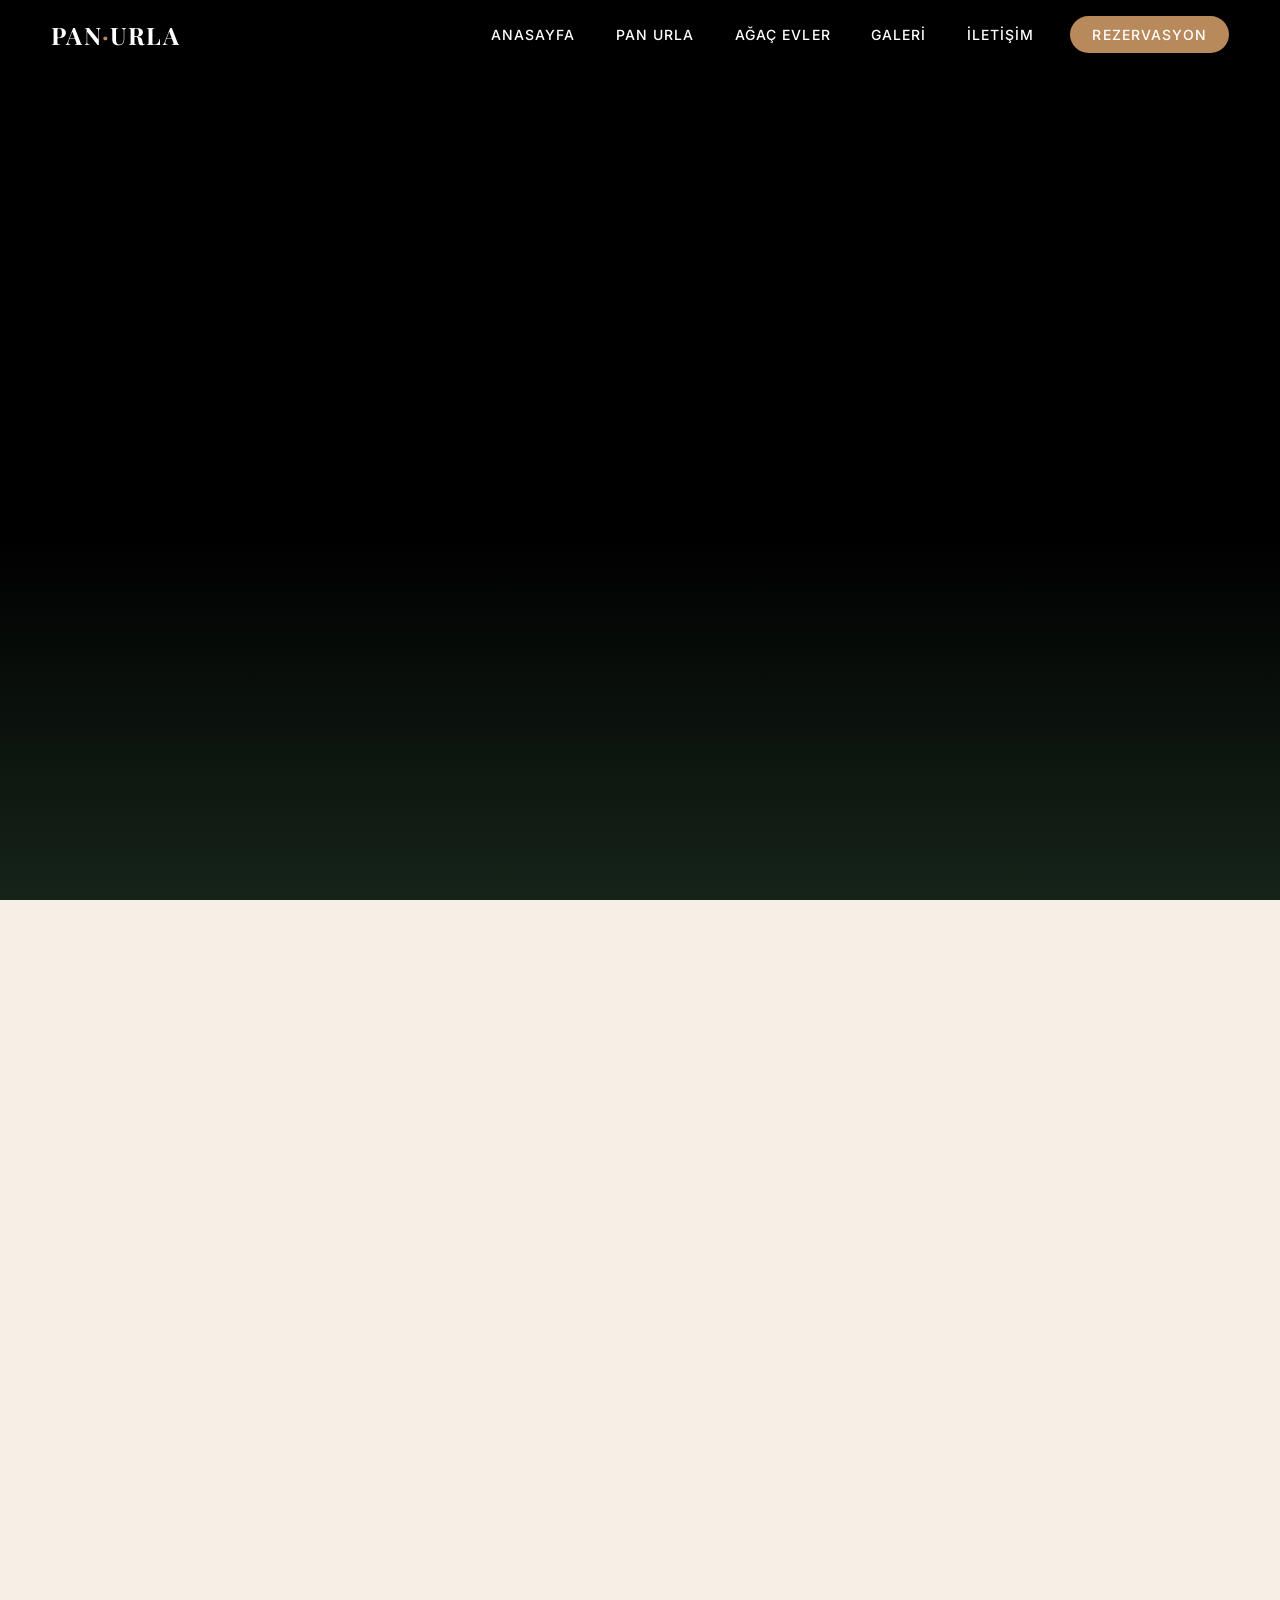
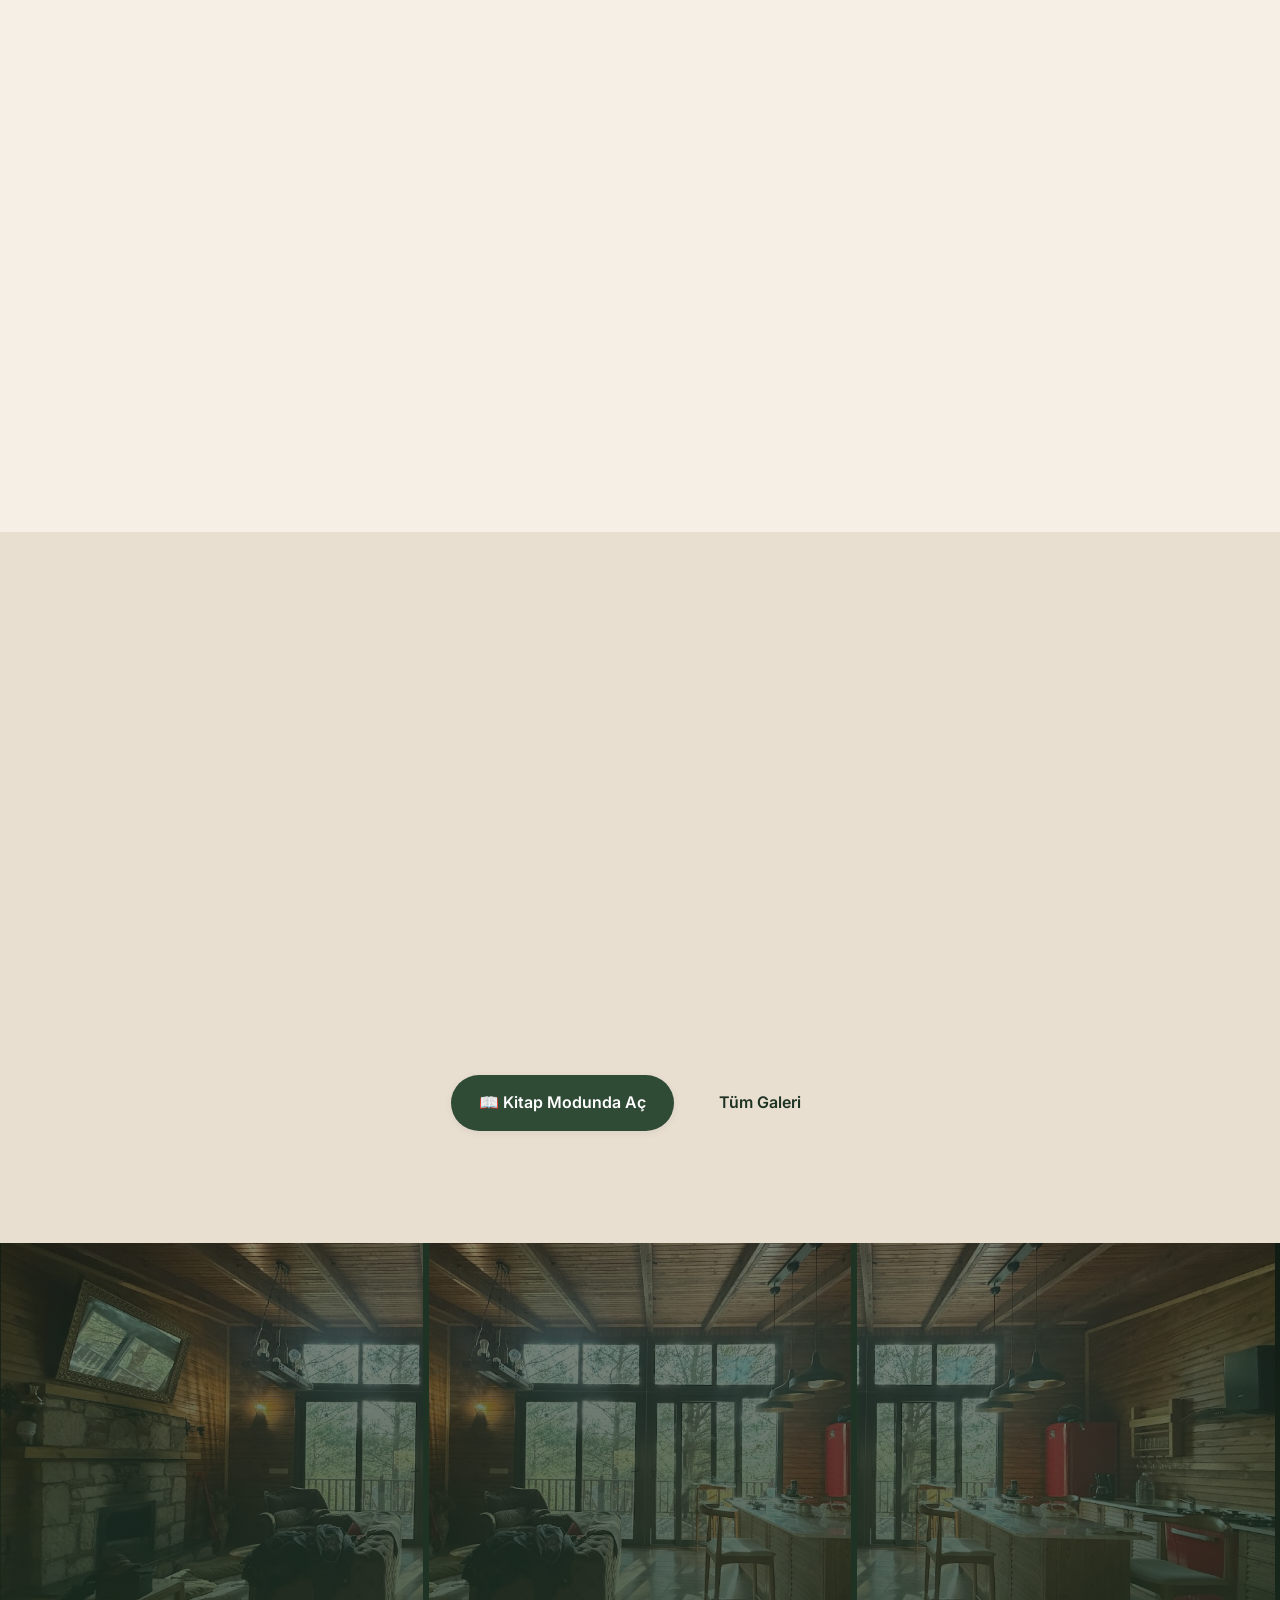
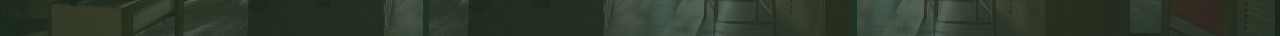
==== index.html @ 7c70a93a "Pan Urla site yenileme" ====
<!DOCTYPE html>
<html lang="tr">
<head>
  <meta charset="UTF-8" />
  <meta name="viewport" content="width=device-width, initial-scale=1" />
  <title>PAN URLA · İzmir Urla'da Ağaç Ev & Bungalov Kiralama</title>
  <meta name="description" content="3000 m² doğa içinde, masif ahşaptan üretilmiş 3 butik ağaç ev. Urla Zeytinler Köyü'nde havuzlu, konforlu kiralık bungalov tatili." />
  <link rel="canonical" href="https://www.panurla.com/" />
  <meta name="robots" content="index,follow" />
  <meta name="theme-color" content="#2F4A35" />
  <meta property="og:type" content="website" />
  <meta property="og:locale" content="tr_TR" />
  <meta property="og:site_name" content="Pan Urla Wooden House" />
  <meta property="og:title" content="Pan Urla · İzmir Urla'da Ağaç Ev &amp; Bungalov Kiralama" />
  <meta property="og:description" content="3000 m² doğa içinde, masif ahşaptan 3 butik ağaç ev. Urla Zeytinler Köyü'nde havuzlu, konforlu kiralık bungalov tatili." />
  <meta property="og:url" content="https://www.panurla.com/" />
  <meta property="og:image" content="https://www.panurla.com/myimages/banner-main.jpg" />
  <meta name="twitter:card" content="summary_large_image" />
  <meta name="twitter:title" content="Pan Urla · Urla'da Ağaç Ev &amp; Bungalov Kiralama" />
  <meta name="twitter:description" content="Doğanın kalbinde, havuzlu, masif ahşap 3 butik ağaç ev. Urla Zeytinler Köyü." />
  <meta name="twitter:image" content="https://www.panurla.com/myimages/banner-main.jpg" />
  <link rel="icon" href="https://www.panurla.com/cloud/logo.png" />
  <link rel="preconnect" href="https://fonts.googleapis.com" />
  <link rel="preconnect" href="https://fonts.gstatic.com" crossorigin />
  <link href="https://fonts.googleapis.com/css2?family=Inter:wght@400;500;600;700&family=Playfair+Display:wght@500;600;700&display=swap" rel="stylesheet" />
  <link rel="stylesheet" href="assets/css/style.css" />
  <noscript><style>.reveal{opacity:1!important;transform:none!important}.book-modal{display:none!important}</style></noscript>
  <script type="application/ld+json">
  {
    "@context": "https://schema.org",
    "@type": "LodgingBusiness",
    "name": "Pan Urla Wooden House",
    "description": "Urla Zeytinler Köyü'nde 3000 m² doğa içinde, masif ahşaptan 3 butik ağaç ev. Havuzlu, saunalı, konforlu kiralık bungalov tatili.",
    "url": "https://www.panurla.com/",
    "telephone": "+905536257444",
    "email": "info@panurla.com",
    "image": "https://www.panurla.com/myimages/banner-main.jpg",
    "priceRange": "₺₺",
    "currenciesAccepted": "TRY",
    "address": {
      "@type": "PostalAddress",
      "streetAddress": "Zeytinler Köyü Taşçukuru Mevkii, Yeşilçizgi Sitesi",
      "addressLocality": "Urla",
      "addressRegion": "İzmir",
      "postalCode": "35430",
      "addressCountry": "TR"
    },
    "geo": { "@type": "GeoCoordinates", "latitude": 38.293763, "longitude": 27.1520285 },
    "amenityFeature": [
      { "@type": "LocationFeatureSpecification", "name": "Isıtmalı Havuz", "value": true },
      { "@type": "LocationFeatureSpecification", "name": "Sauna", "value": true },
      { "@type": "LocationFeatureSpecification", "name": "Ücretsiz Wi-Fi", "value": true },
      { "@type": "LocationFeatureSpecification", "name": "Klima", "value": true },
      { "@type": "LocationFeatureSpecification", "name": "Barbekü", "value": true },
      { "@type": "LocationFeatureSpecification", "name": "Yerden Isıtma", "value": true }
    ],
    "sameAs": ["https://www.instagram.com/panurlawoodenhouse/"]
  }
  </script>
</head>
<body>

  <!-- HEADER -->
  <header class="site-header" role="banner">
    <div class="container nav">
      <a href="index.html" class="brand">PAN<span>·</span>URLA</a>

      <button class="nav-toggle" aria-label="Menüyü aç" aria-expanded="false">
        <svg viewBox="0 0 24 24" fill="none" stroke="currentColor" stroke-width="2"><path d="M3 6h18M3 12h18M3 18h18"/></svg>
      </button>

      <ul class="nav-list" role="menubar">
        <li><a class="nav-link" href="index.html">Anasayfa</a></li>
        <li><a class="nav-link" href="pages/hakkimizda.html">Pan Urla</a></li>
        <li><a class="nav-link" href="pages/evler.html">Ağaç Evler</a></li>
        <li><a class="nav-link" href="pages/galeri.html">Galeri</a></li>
        <li><a class="nav-link" href="pages/iletisim.html">İletişim</a></li>
        <li><a class="nav-link nav-cta" href="https://pan-urla-wooden-house.hotelrunner.com/bv3/search?locale=tr" target="_blank" rel="noopener">Rezervasyon</a></li>
      </ul>
    </div>
  </header>

  <!-- HERO (video) -->
  <section class="hero hero-video" aria-label="Karşılama">
    <video class="hero-bg" autoplay muted loop playsinline preload="auto" aria-hidden="true" tabindex="-1" poster="https://www.panurla.com/myimages/banner-main.jpg">
      <source src="assets/video/hero.mp4" type="video/mp4" />
    </video>
    <div class="hero-overlay"></div>

    <div class="container hero-inner hero-center reveal">
      <span class="eyebrow">İzmir · Urla · Zeytinler Köyü</span>
      <h1 class="hero-title">PAN URLA</h1>
      <p class="hero-sub">Doğanın tam kalbinde, ağaç kokulu butik bir kaçış</p>
      <div class="hero-actions" style="justify-content:center">
        <a class="btn btn-primary" href="https://pan-urla-wooden-house.hotelrunner.com/bv3/search?locale=tr" target="_blank" rel="noopener">Hemen Rezervasyon</a>
        <a class="btn btn-ghost" style="color:#fff;border-color:rgba(255,255,255,.6)" href="#evler">Evleri İncele</a>
      </div>
    </div>
  </section>

  <!-- MÜSAİTLİK -->
  <div class="container availability">
    <form class="availability-card reveal" id="availability-form" aria-label="Müsaitlik sorgulama">
      <div>
        <label for="checkin">Giriş Tarihi</label>
        <input type="date" id="checkin" required />
      </div>
      <div>
        <label for="checkout">Çıkış Tarihi</label>
        <input type="date" id="checkout" required />
      </div>
      <div>
        <label for="guests">Kişi</label>
        <select id="guests">
          <option data-adult="1" data-child="0">1 Yetişkin</option>
          <option data-adult="2" data-child="0" selected>2 Yetişkin</option>
          <option data-adult="3" data-child="0">3 Yetişkin</option>
          <option data-adult="2" data-child="1">2 Yetişkin + 1 Çocuk</option>
          <option data-adult="2" data-child="2">2 Yetişkin + 2 Çocuk</option>
        </select>
      </div>
      <div>
        <label for="house">Ev</label>
        <select id="house">
          <option>Hepsi</option>
          <option>Kırmızı Ev</option>
          <option>Mavi Ev</option>
          <option>Orman Evi</option>
        </select>
      </div>
      <button class="btn btn-primary" type="submit">Müsaitliği Gör</button>
    </form>
  </div>

  <!-- EVLER -->
  <section id="evler" aria-label="Ağaç evlerimiz">
    <div class="container">
      <div class="section-head reveal">
        <span class="eyebrow">Konaklama Seçenekleri</span>
        <h2>Kiralık Ağaç Evlerimiz</h2>
        <p>3 dönüm doğal arazi içinde, birbirinden farklı tasarlanmış 3 ahşap ev. Her biri için kapasite ve detaylar:</p>
      </div>

      <div class="houses">
        <!-- Kırmızı -->
        <article class="house-card reveal">
          <div class="house-card__media">
            <span class="house-card__badge">2-4 kişi</span>
            <img src="https://www.panurla.com/myimages/kirmizi.jpg" alt="Kırmızı Ev — Pan Urla" loading="lazy" />
          </div>
          <div class="house-card__body">
            <h3>Kırmızı Ev</h3>
            <p>Çam ağaçları altında geniş ahşap teras, sıcak iç tasarım ve birinci sınıf detaylar.</p>
            <div class="house-card__features">
              <span>🛏️ 2 Yatak</span><span>🚿 1 Banyo</span>
              <span>🌳 Teras</span><span>📶 Wi-Fi</span>
              <span>♨️ Isıtmalı Havuz</span><span>🔥 Yerden Isıtma</span>
              <span>🧖 Sauna</span><span>❄️ Klima</span>
              <span>🚿 Sıcak Su</span><span>☕ Kahve & Çay</span>
              <span>🧻 WC Kağıt</span><span>🧺 Temiz Havlu</span>
              <span>🩴 Otel Terliği</span><span>🗑️ Çöp Poşeti</span>
              <span>🥃 Bardak</span><span>🍽️ Bulaşık Mak.</span>
              <span>🍖 Barbekü</span>
            </div>
            <div class="house-card__footer">
              <div class="price">₺ Fiyat Sor <small>/ gece</small></div>
              <a class="btn btn-secondary" href="pages/kirmizi-ev.html">İncele</a>
            </div>
          </div>
        </article>

        <!-- Mavi -->
        <article class="house-card reveal">
          <div class="house-card__media">
            <span class="house-card__badge">3-6 kişi</span>
            <img src="https://www.panurla.com/myimages/mavi.jpg" alt="Mavi Ev — Pan Urla" loading="lazy" />
          </div>
          <div class="house-card__body">
            <h3>Mavi Ev</h3>
            <p>Geniş kullanım alanı ve muazzam balkonuyla doğa manzarasının tadını çıkarın.</p>
            <div class="house-card__features">
              <span>🛏️ 3 Yatak</span><span>🚿 2 Banyo</span>
              <span>🌅 Balkon</span><span>📶 Wi-Fi</span>
              <span>♨️ Isıtmalı Havuz</span><span>🔥 Yerden Isıtma</span>
              <span>🧖 Sauna</span><span>❄️ Klima</span>
              <span>🚿 Sıcak Su</span><span>☕ Kahve & Çay</span>
              <span>🧻 WC Kağıt</span><span>🧺 Temiz Havlu</span>
              <span>🩴 Otel Terliği</span><span>🗑️ Çöp Poşeti</span>
              <span>🥃 Bardak</span><span>🍽️ Bulaşık Mak.</span>
              <span>🍖 Barbekü</span>
            </div>
            <div class="house-card__footer">
              <div class="price">₺ Fiyat Sor <small>/ gece</small></div>
              <a class="btn btn-secondary" href="pages/mavi-ev.html">İncele</a>
            </div>
          </div>
        </article>

        <!-- Orman -->
        <article class="house-card reveal">
          <div class="house-card__media">
            <span class="house-card__badge">2-3 kişi</span>
            <img src="https://www.panurla.com/myimages/orman.jpg" alt="Orman Evi — Pan Urla" loading="lazy" />
          </div>
          <div class="house-card__body">
            <h3>Orman Evi</h3>
            <p>Tek katlı, masif ahşap. Orman içinde dingin bir sığınak arayanlar için.</p>
            <div class="house-card__features">
              <span>🛏️ 1 Yatak</span><span>🚿 1 Banyo</span>
              <span>🌲 Orman</span><span>📶 Wi-Fi</span>
              <span>♨️ Isıtmalı Havuz</span><span>🔥 Yerden Isıtma</span>
              <span>🧖 Sauna</span><span>❄️ Klima</span>
              <span>🚿 Sıcak Su</span><span>☕ Kahve & Çay</span>
              <span>🧻 WC Kağıt</span><span>🧺 Temiz Havlu</span>
              <span>🩴 Otel Terliği</span><span>🗑️ Çöp Poşeti</span>
              <span>🥃 Bardak</span><span>🍽️ Bulaşık Mak.</span>
              <span>🍖 Barbekü</span>
            </div>
            <div class="house-card__footer">
              <div class="price">₺ Fiyat Sor <small>/ gece</small></div>
              <a class="btn btn-secondary" href="pages/orman-evi.html">İncele</a>
            </div>
          </div>
        </article>
      </div>
    </div>
  </section>

  <!-- AYRICALIKLAR -->
  <section class="features-band" aria-label="Ayrıcalıklar">
    <div class="container">
      <div class="section-head reveal">
        <span class="eyebrow" style="color:var(--c-wood)">Pan Urla Ayrıcalıkları</span>
        <h2>Butik ve elit bir deneyim</h2>
        <p>3 dönümlük doğal arazide sadece 3 ev. Geniş kişisel alan, üst düzey malzeme.</p>
      </div>
      <div class="features">
        <div class="feature reveal">
          <div class="feature-icon">🏊</div><h4>Açık Havuz</h4>
        </div>
        <div class="feature reveal">
          <div class="feature-icon">🏖️</div><h4>Mavi Bayraklı Plajlar</h4>
        </div>
        <div class="feature reveal">
          <div class="feature-icon">🚗</div><h4>Kolay Ulaşım</h4>
        </div>
        <div class="feature reveal">
          <div class="feature-icon">🛡️</div><h4>7/24 Güvenlik</h4>
        </div>
        <div class="feature reveal">
          <div class="feature-icon">🍇</div><h4>Yöresel Lezzetler</h4>
        </div>
        <div class="feature reveal">
          <div class="feature-icon">📶</div><h4>Wi-Fi</h4>
        </div>
      </div>
    </div>
  </section>

  <!-- HİKAYE -->
  <section aria-label="Hikayemiz">
    <div class="container story">
      <div class="story-media reveal">
        <img src="https://www.panurla.com/myfiles/doga.jpg" alt="Pan Urla doğa içinde ağaç ev" loading="lazy" />
      </div>
      <div class="reveal">
        <span class="eyebrow">Ege'nin Kalbinde</span>
        <h2>Ağaç kokan masif ahşap evler</h2>
        <p>İzmir'in en taze ve bakir doğasına sahip Urla Zeytinler Köyü mevkiinde, çam ve zeytin ağaçlarının arasında butik bir tatilin adresi: Pan Urla. Benzersiz tasarımlı, kaliteli ahşap malzeme ile dekore edilmiş evlerimizde tamamen farklı bir konaklama deneyimi sizi bekliyor.</p>
        <p>3 dönümlük arazide sadece 3 ev — bu da geniş özel alanlar, sessizlik ve dinginlik demek.</p>
        <a class="btn btn-primary" href="pages/hakkimizda.html">Daha Fazlası</a>
      </div>
    </div>
  </section>

  <!-- GALERİ ÖN İZLEME -->
  <section class="testimonials" aria-label="Galeri">
    <div class="container">
      <div class="section-head reveal">
        <span class="eyebrow">Gözünüzle Görün</span>
        <h2>Doğanın içindeki anlar</h2>
      </div>
      <div class="gallery reveal">
        <a class="reveal" href="https://www.panurla.com/myimages/1.jpg" target="_blank"><img src="https://www.panurla.com/myimages/1.jpg" alt="Pan Urla ağaç ev ve çam ormanı" loading="lazy" /></a>
        <a class="reveal" href="https://www.panurla.com/myimages/2-a.jpg" target="_blank"><img src="https://www.panurla.com/myimages/2-a.jpg" alt="Pan Urla ahşap teras ve doğa manzarası" loading="lazy" /></a>
        <a class="reveal" href="https://www.panurla.com/myimages/3.jpg" target="_blank"><img src="https://www.panurla.com/myimages/3.jpg" alt="Pan Urla ısıtmalı açık havuz" loading="lazy" /></a>
        <a class="reveal" href="https://www.panurla.com/myimages/5.jpg" target="_blank"><img src="https://www.panurla.com/myimages/5.jpg" alt="Pan Urla ev iç tasarımı" loading="lazy" /></a>
        <a class="reveal" href="https://www.panurla.com/myimages/7.jpg" target="_blank"><img src="https://www.panurla.com/myimages/7.jpg" alt="Pan Urla rahat yatak odası" loading="lazy" /></a>
        <a class="reveal" href="https://www.panurla.com/myimages/9.jpg" target="_blank"><img src="https://www.panurla.com/myimages/9.jpg" alt="Pan Urla doğa içinde bungalov" loading="lazy" /></a>
        <a class="reveal" href="https://www.panurla.com/myimages/11.jpg" target="_blank"><img src="https://www.panurla.com/myimages/11.jpg" alt="Pan Urla akşam ışıklarıyla ahşap ev" loading="lazy" /></a>
        <a class="reveal" href="https://www.panurla.com/myimages/13.jpg" target="_blank"><img src="https://www.panurla.com/myimages/13.jpg" alt="Pan Urla bahçe ve barbekü alanı" loading="lazy" /></a>
        <a class="reveal" href="https://www.panurla.com/myimages/15.jpg" target="_blank"><img src="https://www.panurla.com/myimages/15.jpg" alt="Pan Urla zeytin ağaçları arasında ahşap ev" loading="lazy" /></a>
      </div>
      <div style="text-align:center;margin-top:2rem;display:flex;gap:1rem;justify-content:center;flex-wrap:wrap">
        <button class="btn btn-primary" id="open-book" type="button">📖 Kitap Modunda Aç</button>
        <a class="btn btn-ghost" href="pages/galeri.html">Tüm Galeri</a>
      </div>
    </div>
  </section>

  <!-- KİTAP MODU MODAL (video tabanlı) -->
  <div class="book-modal" id="book-modal" aria-hidden="true">
    <button class="book-close" id="book-close" aria-label="Kapat">×</button>

    <div class="book-stage">
      <div class="book-frame" id="book-frame">
        <!-- 3 katman: open, idle, flip -->
        <video class="book-vid" id="vid-open" muted playsinline preload="none">
          <source src="assets/video/book-open.mp4" type="video/mp4" />
        </video>
        <video class="book-vid" id="vid-idle" muted playsinline preload="none" loop>
          <source src="assets/video/book-idle.mp4" type="video/mp4" />
        </video>
        <video class="book-vid" id="vid-flip" muted playsinline preload="none">
          <source src="assets/video/book-flip.mp4" type="video/mp4" />
        </video>

        <!-- Sayfadaki fotoğraf alanı (overlay) — sağ sayfa merkezi -->
        <div class="book-photo-slot" id="photo-slot">
          <img id="photo-img" alt="" />
          <!-- Duman halkası ve gradient maske, slot sınırını yumuşatır -->
          <div class="slot-smoke"></div>
          <div class="slot-vignette"></div>
        </div>

        <!-- Uçuşan parçacık katmanı (kozalak/yaprak/duman) -->
        <canvas class="book-particles" id="book-particles"></canvas>

        <!-- Sağ taraf (kitabın sol blurlu alanı) — 360° dönen vektörel PAN -->
        <div class="spin-logo" aria-hidden="true">
          <svg viewBox="0 0 200 200" class="spin-logo__svg">
            <defs>
              <path id="spinCircle" d="M 100,100 m -76,0 a 76,76 0 1,1 152,0 a 76,76 0 1,1 -152,0" />
              <linearGradient id="goldGrad" x1="0" y1="0" x2="1" y2="1">
                <stop offset="0%"  stop-color="#E8C994"/>
                <stop offset="50%" stop-color="#F5EFE6"/>
                <stop offset="100%" stop-color="#B8895A"/>
              </linearGradient>
            </defs>
            <!-- dış halka -->
            <circle cx="100" cy="100" r="92" fill="none" stroke="url(#goldGrad)" stroke-width="1.2" opacity="0.55"/>
            <circle cx="100" cy="100" r="62" fill="none" stroke="url(#goldGrad)" stroke-width="0.8" opacity="0.35"/>
            <!-- merkez PAN -->
            <text x="100" y="108" text-anchor="middle" font-family="'Playfair Display', serif"
                  font-weight="700" font-size="38" letter-spacing="6" fill="url(#goldGrad)">PAN</text>
            <text x="100" y="128" text-anchor="middle" font-family="Inter, sans-serif"
                  font-size="8" letter-spacing="4" fill="#F5EFE6" opacity="0.7">URLA · WOODEN HOUSE</text>
            <!-- yörünge yazısı (textPath) -->
            <text font-family="Inter, sans-serif" font-size="9" letter-spacing="6" fill="#F5EFE6" opacity="0.85">
              <textPath href="#spinCircle">
                ★  PAN URLA  ·  AĞAÇ EV  ·  ZEYTİNLER KÖYÜ  ·  URLA  ·  İZMİR  ·
              </textPath>
            </text>
          </svg>
        </div>

        <!-- Kapak yazısı (sadece kapalıyken) -->
        <div class="book-cover-text" id="cover-text">
          <span class="eyebrow" style="color:#E8DFD1">Pan Urla</span>
          <h2 class="book-title">PAN</h2>
          <p style="color:rgba(255,255,255,.9);margin:0">Kapağa dokun</p>
        </div>
      </div>

      <div class="book-controls">
        <button class="book-nav" id="book-prev" aria-label="Önceki">‹</button>
        <span class="book-counter" id="book-counter">— / —</span>
        <button class="book-nav" id="book-next" aria-label="Sonraki">›</button>
      </div>
    </div>
  </div>

  <!-- CTA -->
  <section class="cta-band cta-triptych" aria-label="Rezervasyon">
    <div class="cta-bg" aria-hidden="true">
      <div class="cta-bg__tile" style="background-image:url('assets/img/cta-main.png');background-position:left center"></div>
      <div class="cta-bg__tile" style="background-image:url('assets/img/cta-main.png');background-position:center"></div>
      <div class="cta-bg__tile" style="background-image:url('assets/img/cta-main.png');background-position:right center"></div>
    </div>
    <div class="cta-overlay" aria-hidden="true"></div>
    <div class="container reveal cta-content">
      <h2>Hafta sonunu doğayla geçirin</h2>
      <p>Müsaitlik için bize WhatsApp veya telefonla ulaşın — aynı gün cevap alın.</p>
      <div class="hero-actions" style="justify-content:center;margin-top:2rem">
        <a class=
---- assets/css/style.css ----
/* =========================================================
   PAN URLA — Yenilenmiş Site Stil Dosyası
   Doğa paleti · Modern tipografi · Responsive · Erişilebilir
   ========================================================= */

:root {
  /* Renk paleti — orman & ahşap */
  --c-forest:        #2F4A35;
  --c-forest-dark:   #1F3324;
  --c-wood:          #B8895A;
  --c-wood-dark:     #8B6238;
  --c-cream:         #F5EFE6;
  --c-cream-dark:    #E8DFD1;
  --c-ink:           #1A1A1A;
  --c-muted:         #5C6661;
  --c-white:         #FFFFFF;
  --c-overlay:       rgba(31, 51, 36, 0.55);

  /* Tipografi */
  --f-serif: "Playfair Display", "Times New Roman", serif;
  --f-sans:  "Inter", "Segoe UI", system-ui, -apple-system, sans-serif;

  --fs-xs:   0.875rem;
  --fs-sm:   1rem;
  --fs-md:   1.125rem;
  --fs-lg:   1.5rem;
  --fs-xl:   2.25rem;
  --fs-2xl:  3.25rem;
  --fs-3xl:  4.5rem;

  /* Boşluk & yarıçap */
  --sp-1: 0.5rem;
  --sp-2: 1rem;
  --sp-3: 1.5rem;
  --sp-4: 2rem;
  --sp-5: 3rem;
  --sp-6: 5rem;
  --sp-7: 7rem;

  --radius-sm: 8px;
  --radius-md: 14px;
  --radius-lg: 24px;
  --radius-full: 999px;

  --shadow-sm: 0 2px 8px rgba(0,0,0,0.06);
  --shadow-md: 0 8px 24px rgba(0,0,0,0.10);
  --shadow-lg: 0 20px 50px rgba(0,0,0,0.18);

  --tr-fast: 180ms ease;
  --tr-base: 280ms cubic-bezier(.2,.7,.2,1);
}

/* ------------------ RESET ------------------ */
*, *::before, *::after { box-sizing: border-box; }
html { scroll-behavior: smooth; -webkit-text-size-adjust: 100%; }
body {
  margin: 0;
  font-family: var(--f-sans);
  font-size: var(--fs-sm);
  line-height: 1.6;
  color: var(--c-ink);
  background: var(--c-cream);
  -webkit-font-smoothing: antialiased;
}
img, video { max-width: 100%; height: auto; display: block; }
a { color: inherit; text-decoration: none; transition: color var(--tr-fast); }
a:hover { color: var(--c-wood-dark); }
button { font: inherit; cursor: pointer; border: 0; background: none; }
h1,h2,h3,h4 { font-family: var(--f-serif); font-weight: 600; line-height: 1.15; margin: 0 0 var(--sp-3); color: var(--c-forest-dark); }
h1 { font-size: clamp(2.25rem, 5vw + 1rem, var(--fs-3xl)); letter-spacing: -0.02em; }
h2 { font-size: clamp(1.75rem, 2.5vw + 1rem, var(--fs-2xl)); letter-spacing: -0.01em; }
h3 { font-size: var(--fs-lg); }
p  { margin: 0 0 var(--sp-3); color: var(--c-muted); }
.container { width: min(1200px, 92%); margin-inline: auto; }
.eyebrow {
  display: inline-block;
  font-family: var(--f-sans);
  font-size: var(--fs-xs);
  text-transform: uppercase;
  letter-spacing: 0.18em;
  color: var(--c-wood-dark);
  margin-bottom: var(--sp-2);
}

/* ------------------ BUTONLAR ------------------ */
.btn {
  display: inline-flex;
  align-items: center;
  gap: var(--sp-1);
  padding: 14px 28px;
  border-radius: var(--radius-full);
  font-weight: 600;
  font-size: var(--fs-sm);
  transition: transform var(--tr-fast), box-shadow var(--tr-fast), background var(--tr-fast);
  min-height: 48px;
  will-change: transform;
}
.btn-primary { background: var(--c-forest); color: var(--c-white); box-shadow: var(--shadow-sm); }
.btn-primary:hover { background: var(--c-forest-dark); color: var(--c-white); transform: translateY(-2px); box-shadow: var(--shadow-md); }
.btn-secondary { background: var(--c-wood); color: var(--c-white); }
.btn-secondary:hover { background: var(--c-wood-dark); color: var(--c-white); transform: translateY(-2px); }
.btn-ghost { border: 1.5px solid var(--c-cream-dark); color: var(--c-forest-dark); background: transparent; }
.btn-ghost:hover { background: var(--c-forest); color: var(--c-white); border-color: var(--c-forest); }

/* ------------------ HEADER ------------------ */
.site-header {
  position: fixed; top: 0; left: 0; right: 0;
  z-index: 100;
  padding: var(--sp-2) 0;
  transition: background var(--tr-base), box-shadow var(--tr-base), padding var(--tr-base);
}
.site-header.is-scrolled {
  background: rgba(255,255,255,0.95);
  backdrop-filter: blur(12px);
  box-shadow: var(--shadow-sm);
  padding: var(--sp-1) 0;
}
.site-header.is-scrolled .nav-link,
.site-header.is-scrolled .brand { color: var(--c-forest-dark); }
.nav {
  display: flex; align-items: center; justify-content: space-between; gap: var(--sp-3);
}
.brand {
  font-family: var(--f-serif); font-weight: 700; font-size: 1.5rem;
  color: var(--c-white); letter-spacing: 0.05em;
}
.brand span { color: var(--c-wood); }
.nav-list {
  display: flex; align-items: center; gap: var(--sp-4);
  list-style: none; padding: 0; margin: 0;
}
.nav-link {
  color: var(--c-white); font-weight: 500; font-size: var(--fs-xs);
  letter-spacing: 0.08em; text-transform: uppercase;
  padding: 8px 4px; position: relative;
}
.nav-link::after {
  content: ""; position: absolute; bottom: 0; left: 0; right: 0;
  height: 2px; background: var(--c-wood); transform: scaleX(0);
  transform-origin: right; transition: transform var(--tr-base);
}
.nav-link:hover::after { transform: scaleX(1); transform-origin: left; }
.nav-cta { background: var(--c-wood); color: var(--c-white) !important; padding: 10px 22px; border-radius: var(--radius-full); }
.nav-cta::after { display: none; }
.nav-cta:hover { background: var(--c-wood-dark); }

/* Mobil menü */
.nav-toggle { display: none; width: 44px; height: 44px; color: var(--c-white); }
.nav-toggle svg { width: 28px; height: 28px; }
.site-header.is-scrolled .nav-toggle { color: var(--c-forest-dark); }

@media (max-width: 880px) {
  .nav-toggle { display: inline-flex; align-items: center; justify-content: center; }
  .nav-list {
    position: fixed; inset: 64px 0 0 0; flex-direction: column; gap: var(--sp-2);
    padding: var(--sp-5) var(--sp-3); background: var(--c-cream);
    transform: translateX(100%); transition: transform var(--tr-base);
  }
  .nav-list.is-open { transform: translateX(0); }
  .nav-link, .site-header .nav-link { color: var(--c-forest-dark); font-size: var(--fs-md); }
}

/* ------------------ HERO ------------------ */
.hero {
  position: relative;
  min-height: 100vh;
  display: flex; align-items: center;
  background:
    linear-gradient(180deg, rgba(31,51,36,0.45) 0%, rgba(31,51,36,0.65) 100%),
    url("https://images.unsplash.com/photo-1518780664697-55e3ad937233?auto=format&fit=crop&w=2000&q=80") center/cover no-repeat;
  color: var(--c-white);
  overflow: hidden;
}
.hero-inner { max-width: 760px; padding: var(--sp-6) 0; }
.hero h1 { color: var(--c-white); margin-bottom: var(--sp-3); }
.hero .eyebrow { color: var(--c-cream); }
.hero p { color: rgba(255,255,255,0.92); font-size: var(--fs-md); max-width: 580px; }
.hero-actions { display: flex; flex-wrap: wrap; gap: var(--sp-2); margin-top: var(--sp-4); }

/* Video hero — tam ekran, ortalı */
.hero-video { background: #000; align-items: center; justify-content: center; text-align: center; }
.hero-bg {
  position: absolute; inset: 0;
  width: 100%; height: 100%;
  object-fit: cover; z-index: 0;
}
.hero-overlay {
  position: absolute; inset: 0; z-index: 1;
  background: linear-gradient(180deg, rgba(0,0,0,0.35) 0%, rgba(0,0,0,0.55) 60%, rgba(31,51,36,0.7) 100%);
}
.hero-video .hero-inner { position: relative; z-index: 2; padding: var(--sp-7) 0; }
.hero-center { text-align: center; max-width: 900px; margin-inline: auto; }
.hero-title {
  font-family: var(--f-serif);
  font-weight: 700;
  font-size: clamp(3rem, 10vw + 1rem, 8rem);
  letter-spacing: 0.18em;
  color: var(--c-white) !important;
  text-shadow: 0 6px 30px rgba(0,0,0,0.5);
  margin: var(--sp-2) 0 var(--sp-3);
  line-height: 1;
}
.hero-sub {
  font-size: clamp(1rem, 1.6vw, 1.35rem);
  color: rgba(255,255,255,0.92);
  max-width: 640px; margin: 0 auto var(--sp-4);
  letter-spacing: 0.02em;
}
@media (prefers-reduced-motion: reduce) {
  .hero-bg { display: none; }
  /* Video gizlenince hero siyah kalmasın — poster görseli arka plana düşsün */
  .hero-video {
    background:
      linear-gradient(180deg, rgba(0,0,0,0.35) 0%, rgba(31,51,36,0.7) 100%),
      url("https://www.panurla.com/myimages/banner-main.jpg") center/cover no-repeat;
  }
  /* Animasyon tercih edilmiyorsa reveal içeriği anında görünsün */
  .reveal { opacity: 1 !important; transform: none !important; transition: none !important; }
  .wa-float { animation: none; }
  .spin-logo__svg, .spin-logo__svg text { animation: none; }
  html { scroll-behavior: auto; }
}

/* Müsaitlik widget */
.availability {
  position: relative;
  margin-top: -64px;
  z-index: 5;
}
.availability-card {
  background: var(--c-white);
  padding: var(--sp-3);
  border-radius: var(--radius-md);
  box-shadow: var(--shadow-lg);
  display: grid;
  grid-template-columns: repeat(4, 1fr) auto;
  gap: var(--sp-2);
  align-items: end;
}
.availability-card label {
  display: block; font-size: var(--fs-xs); font-weight: 600;
  text-transform: uppercase; letter-spacing: 0.08em;
  color: var(--c-forest-dark); margin-bottom: 6px;
}
.availability-card select,
.availability-card input {
  width: 100%; padding: 12px 14px;
  border: 1px solid var(--c-cream-dark);
  border-radius: var(--radius-sm);
  font: inherit; color: var(--c-ink);
  background: var(--c-cream);
}
.availability-card button { height: 48px; }
@media (max-width: 880px) {
  .availability-card { grid-template-columns: 1fr 1fr; }
  .availability-card button { grid-column: 1 / -1; }
}

/* ------------------ SECTIONS ------------------ */
section { padding: var(--sp-7) 0; }
/* Sabit header altında kalmasın diye anchor hedeflerine üst boşluk */
section[id], [id] { scroll-margin-top: 96px; }
.section-head { text-align: center; max-width: 720px; margin: 0 auto var(--sp-6); }
.section-head p { font-size: var(--fs-md); }

/* ------------------ EVLER (kartlar) ------------------ */
.houses { display: grid; grid-template-columns: repeat(3, 1fr); gap: var(--sp-3); }
.house-card {
  background: var(--c-white);
  border-radius: var(--radius-md);
  overflow: hidden;
  box-shadow: var(--shadow-sm);
  transition: transform var(--tr-base), box-shadow var(--tr-base);
  display: flex; flex-direction: column;
}
.house-card:hover { transform: translateY(-6px); box-shadow: var(--shadow-lg); }
.house-card__media {
  aspect-ratio: 4 / 3;
  overflow: hidden;
  position: relative;
}
.house-card__media img {
  width: 100%; height: 100%; object-fit: cover;
  transition: transform 600ms ease;
}
.house-card:hover .house-card__media img { transform: scale(1.06); }
.house-card__badge {
  position: absolute; top: 14px; left: 14px;
  background: rgba(255,255,255,0.95);
  color: var(--c-forest-dark);
  padding: 6px 12px; border-radius: var(--radius-full);
  font-size: var(--fs-xs); font-weight: 600;
}
.house-card__body { padding: var(--sp-3); display: flex; flex-direction: column; gap: var(--sp-2); flex: 1; }
.house-card__features {
  display: grid;
  grid-template-columns: repeat(2, 1fr);
  gap: 8px 12px;
  font-size: var(--fs-xs); color: var(--c-muted);
  max-height: 180px; overflow-y: auto;
  padding-right: 4px;
}
.house-card__features::-webkit-scrollbar { width: 4px; }
.house-card__features::-webkit-scrollbar-thumb { background: var(--c-cream-dark); border-radius: 4px; }
.house-card__features span {
  display: inline-flex; align-items: center; gap: 6px;
  background: var(--c-cream);
  padding: 6px 10px;
  border-radius: var(--radius-full);
  font-size: 0.78rem;
  white-space: nowrap;
}
.house-card__footer {
  margin-top: auto; padding-top: var(--sp-2);
  display: flex; align-items: center; justify-content: space-between;
  border-top: 1px solid var(--c-cream-dark);
}
.price { color: var(--c-forest-dark); font-weight: 700; }
.price small { font-weight: 400; color: var(--c-muted); }

@media (max-width: 880px) { .houses { grid-template-columns: 1fr; } }

/* ------------------ AYRICALIKLAR ------------------ */
.features-band {
  background: var(--c-forest);
  color: var(--c-white);
}
.features-band h2 { color: var(--c-cream); }
.features-band p { color: rgba(255,255,255,0.85); }
.features {
  display: grid; grid-template-columns: repeat(6, 1fr); gap: var(--sp-3);
  text-align: center;
}
.feature { padding: var(--sp-2); }
.feature-icon {
  width: 56px; height: 56px; margin: 0 auto var(--sp-2);
  display: grid; place-items: center;
  background: rgba(255,255,255,0.10); border-radius: var(--radius-full);
  color: var(--c-wood);
}
.feature h4 { color: var(--c-white); margin: 0; font-size: var(--fs-sm); font-family: var(--f-sans); font-weight: 600; }
@media (max-width: 880px) { .features { grid-template-columns: repeat(3, 1fr); } }
@media (max-width: 480px) { .features { grid-template-columns: repeat(2, 1fr); } }

/* ------------------ HİKAYE ------------------ */
.story { display: grid; grid-template-columns: 1fr 1fr; gap: var(--sp-6); align-items: center; }
.story-media img { border-radius: var(--radius-lg); box-shadow: var(--shadow-md); aspect-ratio: 4/5; object-fit: cover; }
@media (max-width: 880px) { .story { grid-template-columns: 1fr; } }

/* ------------------ GALERİ ------------------ */
.gallery {
  columns: 3 420px;
  column-gap: var(--sp-3);
}
.gallery a {
  display: block; margin-bottom: var(--sp-3);
  break-inside: avoid;
  border-radius: var(--radius-md);
  overflow: hidden;
  position: relative;
  box-shadow: var(--shadow-md);
  transform-style: preserve-3d;
  perspective: 1200px;
}
.gallery img {
  width: 100%;
  display: block;
  transform-origin: left center;
  transition: transform 900ms cubic-bezier(.7,.1,.3,1), filter 600ms ease;
  backface-visibility: hidden;
}
.gallery a:hover img {
  transform: rotateY(-22deg) scale(1.06);
  filter: brightness(1.05);
}
.gallery a::after {
  /* sayfa cildi gölgesi */
  content: ""; position: absolute; top: 0; bottom: 0; left: 0; width: 18px;
  background: linear-gradient(90deg, rgba(0,0,0,0.35), rgba(0,0,0,0));
  opacity: 0; transition: opacity 600ms ease;
  pointer-events: none;
}
.gallery a:hover::after { opacity: 1; }

/* Kitap çevirme — sıralı reveal */
@keyframes pageFlipIn {
  0%   { opacity: 0; transform: rotateY(60deg) translateZ(-50px); transform-origin: left center; }
  100% { opacity: 1; transform: rotateY(0)     translateZ(0);     transform-origin: left center; }
}
.gallery a.is-visible {
  animation: pageFlipIn 900ms cubic-bezier(.6,.05,.3,1) both;
}
.gallery a:nth-child(1).is-visible  { animation-delay: 0ms; }
.gallery a:nth-child(2).is-visible  { animation-delay: 80ms; }
.gallery a:nth-child(3).is-visible  { animation-delay: 160ms; }
.gallery a:nth-child(4).is-visible  { animation-delay: 240ms; }
.gallery a:nth-child(5).is-visible  { animation-delay: 320ms; }
.gallery a:nth-child(6).is-visible  { animation-delay: 400ms; }
.gallery a:nth-child(7).is-visible  { animation-delay: 480ms; }
.gallery a:nth-child(8).is-visible  { animation-delay: 560ms; }
.gallery a:nth-child(9).is-visible  { animation-delay: 640ms; }
@media (max-width: 720px) { .gallery { columns: 1; } }

/* ------------------ GALERİ ÖN İZLEME ARKA PLANI ------------------ */
.testimonials {
  background: var(--c-cream-dark);
}

/* ------------------ CTA BAND ------------------ */
.cta-band {
  position: relative;
  background:
    linear-gradient(rgba(31,51,36,0.7), rgba(31,51,36,0.7)),
    url("https://images.unsplash.com/photo-1500076656116-558758c991c1?auto=format&fit=crop&w=2000&q=80") center/cover;
  color: var(--c-white);
  text-align: center;
  overflow: hidden;
}
.cta-band h2 { color: var(--c-white); }
.cta-band p { color: rgba(255,255,255,0.9); font-size: var(--fs-md); max-width: 580px; margin-inline: auto; }

/* Triptych — 3 parça arka plan */
.cta-triptych { background: #1F3324; }
.cta-bg {
  position: absolute; inset: 0; z-index: 0;
  display: grid; grid-template-columns: 1fr 1fr 1fr;
  gap: 6px;
}
.cta-bg__tile {
  background-size: cover; background-position: center;
  transition: transform 1.2s ease;
  filter: saturate(0.95);
}
.cta-triptych:hover .cta-bg__tile { transform: scale(1.04); }
.cta-overlay {
  position: absolute; inset: 0; z-index: 1;
  background: linear-gradient(180deg, rgba(31,51,36,0.55) 0%, rgba(31,51,36,0.78) 100%);
}
.cta-content { position: relative; z-index: 2; }
@media (max-width: 720px) {
  .cta-bg { grid-template-columns: 1fr; grid-template-rows: 1fr 1fr 1fr; }
}

/* ------------------ FOOTER ------------------ */
.site-footer {
  background: var(--c-forest-dark);
  color: rgba(255,255,255,0.85);
  padding: var(--sp-6) 0 var(--sp-3);
}
.footer-grid { display: grid; grid-template-columns: 2fr 1fr 1fr 1fr; gap: var(--sp-4); margin-bottom: var(--sp-4); }
.site-footer h4 { color: var(--c-cream); font-family: var(--f-sans); font-size: var(--fs-sm); text-transform: uppercase; letter-spacing: 0.08em; }
.site-footer ul { list-style: none; padding: 0; margin: 0; }
.site-footer li { margin-bottom: 8px; }
.site-footer a { color: rgba(255,255,255,0.7); }
.site-footer a:hover { color: var(--c-wood); }
.footer-bottom {
  border-top: 1px solid rgba(255,255,255,0.1);
  padding-top: var(--sp-3);
  font-size: var(--fs-xs);
  display: flex; justify-content: space-between; flex-wrap: wrap; gap: var(--sp-2);
  color: rgba(255,255,255,0.5);
}
@media (max-width: 880px) { .footer-grid { grid-template-columns: 1fr 1fr; } }

/* ------------------ KİTAP MODU (modal) ------------------ */
.book-modal {
  position: fixed; inset: 0; z-index: 200;
  background: radial-gradient(circle at center, #2a2622 0%, #110f0d 100%);
  display: none;
  align-items: center; justify-content: center;
  padding: var(--sp-3);
}
.book-modal.is-open { display: flex; animation: fadeIn 320ms ease both; }
@keyframes fadeIn { from { opacity: 0; } to { opacity: 1; } }

.book-close {
  position: absolute; top: 20px; right: 24px;
  width: 48px; height: 48px; border-radius: 50%;
  background: rgba(255,255,255,0.10);
  color: #fff; font-size: 28px; line-height: 1;
  display: grid; place-items: center;
  transition: background var(--tr-fast);
  z-index: 10;
}
.book-close:hover { background: rgba(255,255,255,0.22); }

.book-stage {
  width: min(960px, 95vw);
  display: flex; flex-direction: column; align-items: center; gap: var(--sp-3);
}
/* (Eski 3D kitap implementasyonu kaldırıldı — artık video katmanlı .book-frame kullanılıyor) */
.book-title {
  font-family: var(--f-serif);
  font-size: clamp(4rem, 14vw, 10rem);
  letter-spacing: 0.25em;
  margin: 0;
  color: #fff;
  text-shadow: 0 8px 30px rgba(0,0,0,0.6);
  line-height: 1;
}

/* Kontroller */
.book-controls {
  display: flex; align-items: center; gap: var(--sp-3);
  color: #fff;
}
.book-nav {
  width: 52px; height: 52px; border-radius: 50%;
  background: rgba(255,255,255,0.12); color: #fff;
  font-size: 28px; line-height: 1;
  display: grid; place-items: center;
  transition: background var(--tr-fast), transform var(--tr-fast);
}
.book-nav:hover { background: var(--c-wood); transform: scale(1.08); }
.book-counter { font-size: var(--fs-xs); letter-spacing: 0.15em; color: rgba(255,255,255,0.7); min-width: 70px; text-align:center; }

/* ------------------ KİTAP MODU v2 (video katmanları) ------------------ */
.book-frame {
  position: relative;
  width: 100%;
  aspect-ratio: 16 / 9;       /* 1280x720 video */
  background: #000;
  border-radius: 10px;
  overflow: hidden;
  box-shadow: 0 30px 80px rgba(0,0,0,0.6);
  cursor: pointer;
  user-select: none;
  /* Slow zoom başlangıç ölçeği — JS açılışta is-zooming class'ı ekler */
  transform: scale(0.72);
  transform-origin: center center;
  transition: transform 4200ms cubic-bezier(.22,.65,.2,1),
              box-shadow 4200ms ease;
  /* 3D — slot içinde perspective transform için */
  perspective: 1400px;
  perspective-origin: 50% 30%;
}
.book-frame.is-zoomed {
  transform: scale(1);
  box-shadow: 0 50px 120px rgba(0,0,0,0.85);
}
/* Kapanışta yumuşak geri scale + opacity */
.book-frame.is-closing {
  transform: scale(0.75);
  opacity: 0;
  transition: transform 500ms cubic-bezier(.6,.05,.3,1), opacity 400ms ease;
}

/* 360° dönen vektörel PAN logosu — sağ alt köşede, küçük */
.spin-logo {
  position: absolute;
  right: 2.5%;
  bottom: 4%;
  top: auto;
  width: 12%;
  min-width: 90px;
  max-width: 140px;
  aspect-ratio: 1;
  z-index: 7;
  pointer-events: none;
  opacity: 0;
  filter: drop-shadow(0 6px 18px rgba(0,0,0,0.6));
  transition: opacity 800ms ease 600ms;
}
.book-frame .spin-logo { display: block; }
.book-modal.is-open .spin-logo { opacity: 0.9; }
.spin-logo__svg {
  width: 100%; height: 100%;
  animation: spin360 14s linear infinite;
}
@keyframes spin360 {
  from { transform: rotate(0deg);   }
  to   { transform: rotate(360deg); }
}
/* Merkez PAN sabit dursun, sadece dış halka dönsün için ayrı bir teknik:
   tüm svg dönüyor ama text'leri ters döndürerek sabitleyelim */
.spin-logo__svg text:not([font-size="9"]) {
  transform-origin: 100px 100px;
  animation: spinReverse 14s linear infinite;
}
@keyframes spinReverse {
  from { transform: rotate(0deg);    }
  to   { transform: rotate(-360deg); }
}
.book-vid {
  position: absolute; inset: 0;
  width: 100%; height: 100%;
  object-fit: cover;
  opacity: 0;
  transition: opacity 220ms ease;
  pointer-events: none;
}
.book-vid.is-active { opacity: 1; }

/* Açık kitap fotoğraf alanı — book-idle.mp4 1280x720 referansıyla ölçüldü.
   px: x=285-975, y=115-525  →  left 22.27%, top 15.97%, w 53.91%, h 56.94% */
/* SLOT — tuner ile ölçülmüş final değerler (sahne high-angle perspektifine uygun) */
.book-photo-slot {
  position: absolute;
  left: 26.9%;
  top: 6.5%;
  width: 51.7%;
  height: 55.9%;
  opacity: 0;
  pointer-events: none;
  z-index: 5;
  border-radius: 2px;
  overflow: hidden;
  box-shadow: 0 4px 12px rgba(0,0,0,0.35);
  transform-origin: 50% 100%;
  transform: perspective(1000px) rotateX(25.5deg) rotateY(-5deg) rotateZ(-5.6deg) scale(1.06);
}
.book-photo-slot img {
  width: 100%; height: 100%; object-fit: cover; display: block;
  transform-origin: center center;
}
/* Slot fade-in: perspektif sabit kalır, sadece opacity ile belirir */
.book-photo-slot.is-visible {
  animation: slotFadeIn 600ms ease forwards;
}
@keyframes slotFadeIn {
  from { opacity: 0; transform: perspective(1000px) rotateX(25.5deg) rotateY(-5deg) rotateZ(-5.6deg) scale(0.98); }
  to   { opacity: 1; transform: perspective(1000px) rotateX(25.5deg) rotateY(-5deg) rotateZ(-5.6deg) scale(1.06); }
}
/* Fotoğraf içeride hafif Ken Burns yaparken perspektif düzlemi bozulmaz */
.book-photo-slot.is-visible img {
  animation: kenBurns 8s ease-out infinite alternate;
}
@keyframes kenBurns {
  from { transform: scale(1);    }
  to   { transform: scale(1.08); }
}

/* Sınırı yumuşatan duman halkası — slot dışından içeri */
.slot-smoke {
  position: absolute; inset: -8%;
  pointer-events: none;
  background:
    radial-gradient(ellipse at 50% 100%, rgba(40,30,20,0.55) 0%, rgba(40,30,20,0) 55%),
    radial-gradient(ellipse at 0% 50%,   rgba(40,30,20,0.35) 0%, rgba(40,30,20,0) 50%),
    radial-gradient(ellipse at 100% 50%, rgba(40,30,20,0.35) 0%, rgba(40,30,20,0) 50%);
  filter: blur(10px);
  mix-blend-mode: multiply;
  animation: smokeDrift 12s ease-in-out infinite alternate;
}
@keyframes smokeDrift {
  0%   { transform: translate(0,0)     scale(1); opacity: .85; }
  100% { transform: translate(-2%,-1%) scale(1.05); opacity: 1; }
}

/* Slot iç köşelerinde hafif vinyetleme — foto kenarlarını sayfaya kaynaştırır */
.slot-vignette {
  position: absolute; inset: 0;
  pointer-events: none;
  box-shadow:
    inset 0 0 40px 8px rgba(60,40,25,0.55),
    inset 0 0 6px 1px rgba(0,0,0,0.4);
  border-radius: inherit;
}

/* Uçuşan parçacık katmanı — tüm kitap framenini kaplar */
.book-particles {
  position: absolute; inset: 0;
  width: 100%; height: 100%;
  pointer-events: none;
  z-index: 6;
  opacity: 0;
  transition: opacity 600ms ease;
}
.book-particles.is-on { opacity: 1; }

/* Kapak metni — sadece kapak fazında */
.book-cover-text {
  position: absolute; inset: 0;
  display: flex; flex-direction: column;
  align-items: center; justify-content: center;
  background: linear-gradient(180deg, rgba(0,0,0,0.25), rgba(0,0,0,0.55));
  color: #fff; text-align: center;
  z-index: 10;
  opacity: 1;
  transition: opacity 400ms ease;
  pointer-events: none;
}
.book-cover-text.is-hidden { opacity: 0; }

/* ------------------ WHATSAPP FLOAT ------------------ */
.wa-float {
  position: fixed; right: 22px; bottom: 22px; z-index: 90;
  width: 60px; height: 60px;
  background: #25D366; color: #fff; border-radius: 50%;
  display: grid; place-items: center;
  box-shadow: 0 10px 28px rgba(37,211,102,0.4);
  animation: pulse 2.4s infinite;
}
.wa-float svg { width: 32px; height: 32px; }
@keyframes pulse {
  0%, 100% { transform: scale(1); }
  50%      { transform: scale(1.08); }
}

/* ------------------ REVEAL ON SCROLL ------------------ */
.reveal { opacity: 0; transform: translateY(24px); transition: opacity 700ms ease, transform 700ms ease; }
.reveal.is-visible { opacity: 1; transform: none; }

/* Erişilebilirlik — odak görünür olsun */
:focus-visible { outline: 3px solid var(--c-wood); outline-offset: 3px; border-radius: 4px; }
                                                                                                                                                                                                                                                                                                                                                                                                                                                                                                                                                                                                                                                                                                                                                                                                                                                                                                                                                                                                                                                                                                  
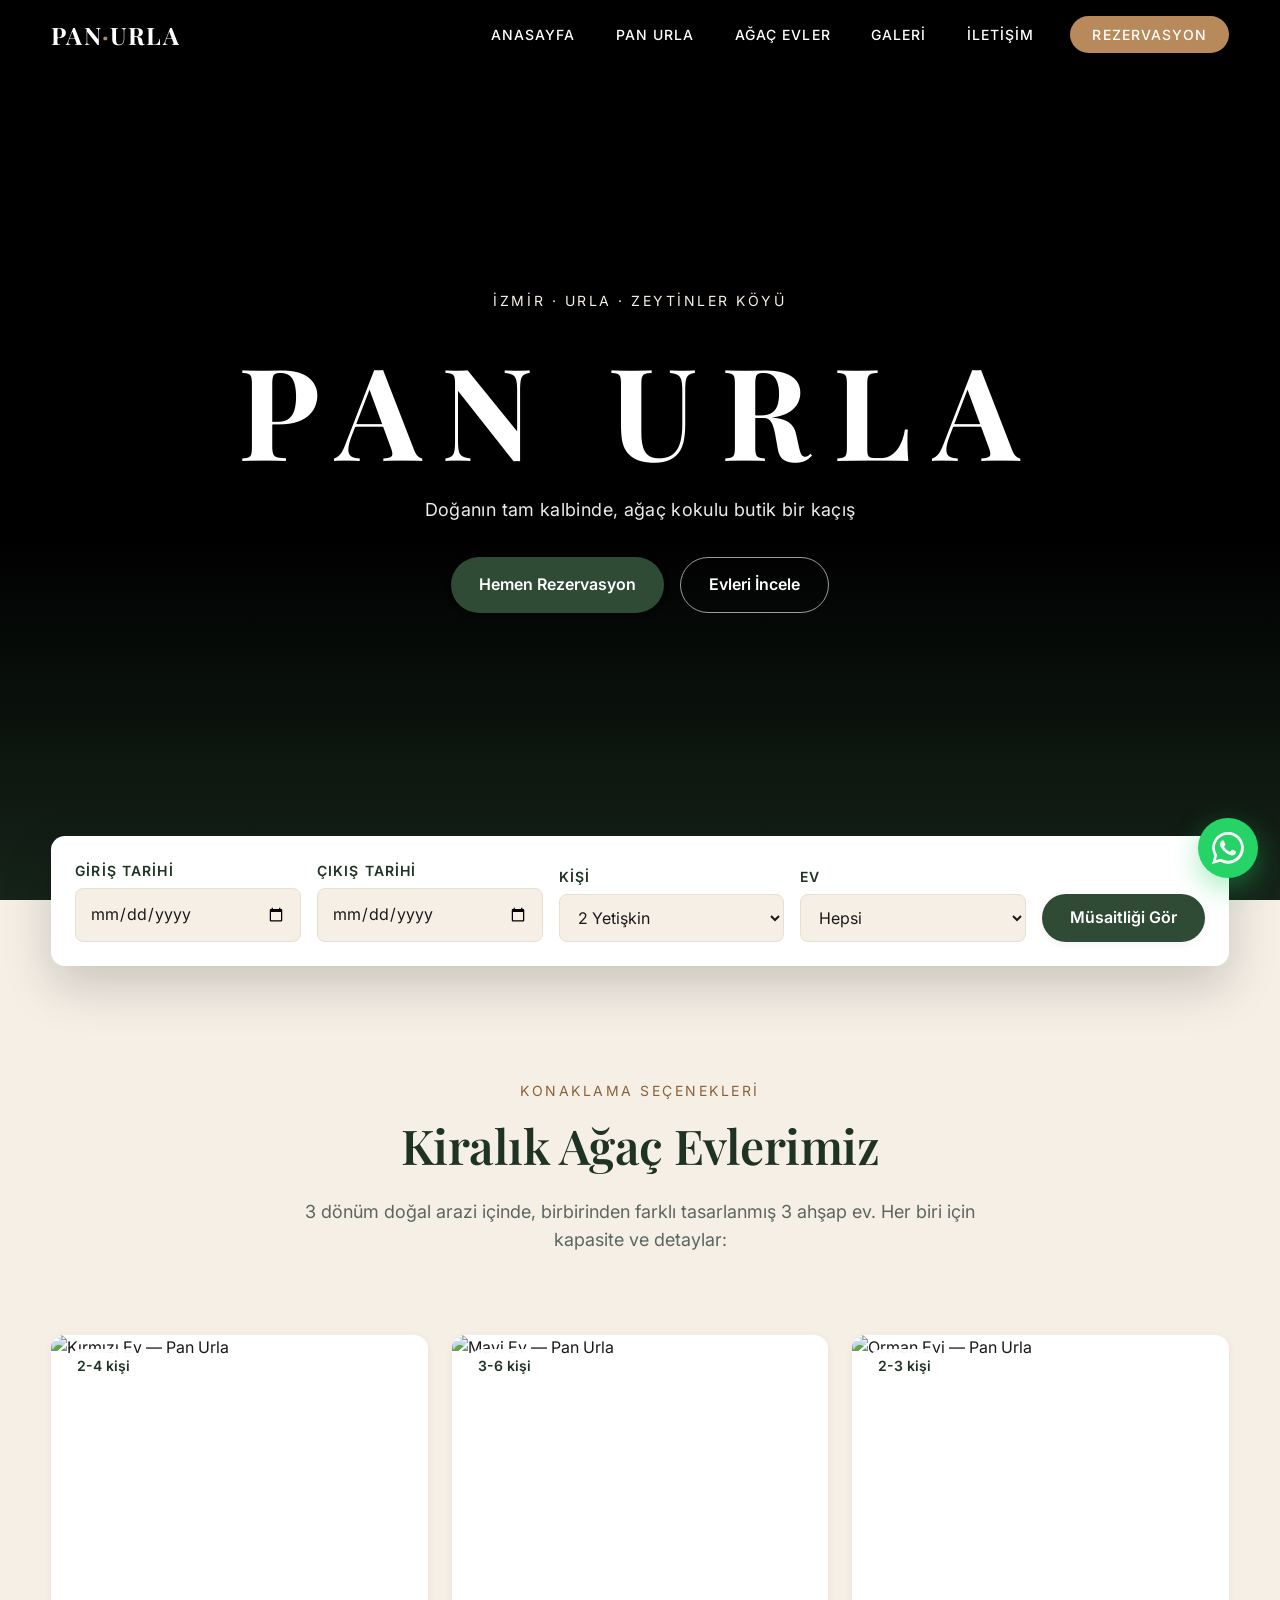
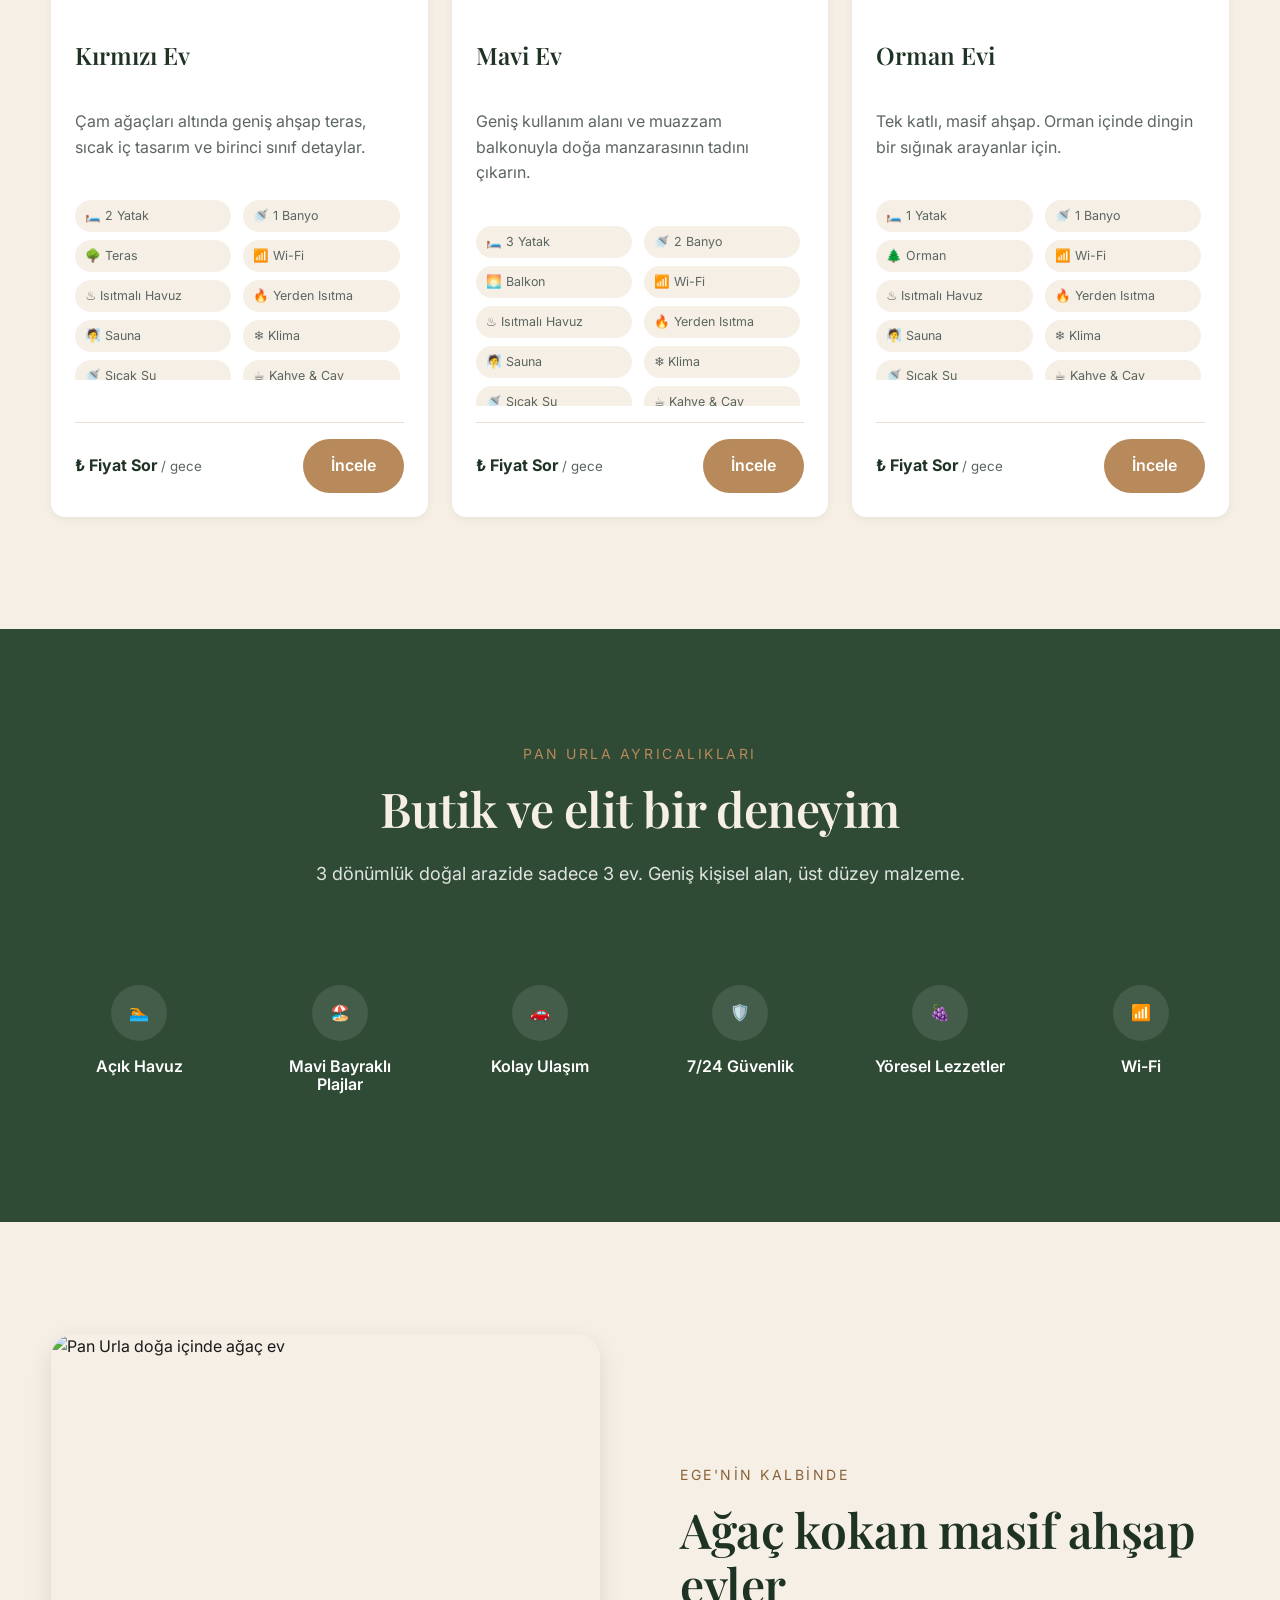
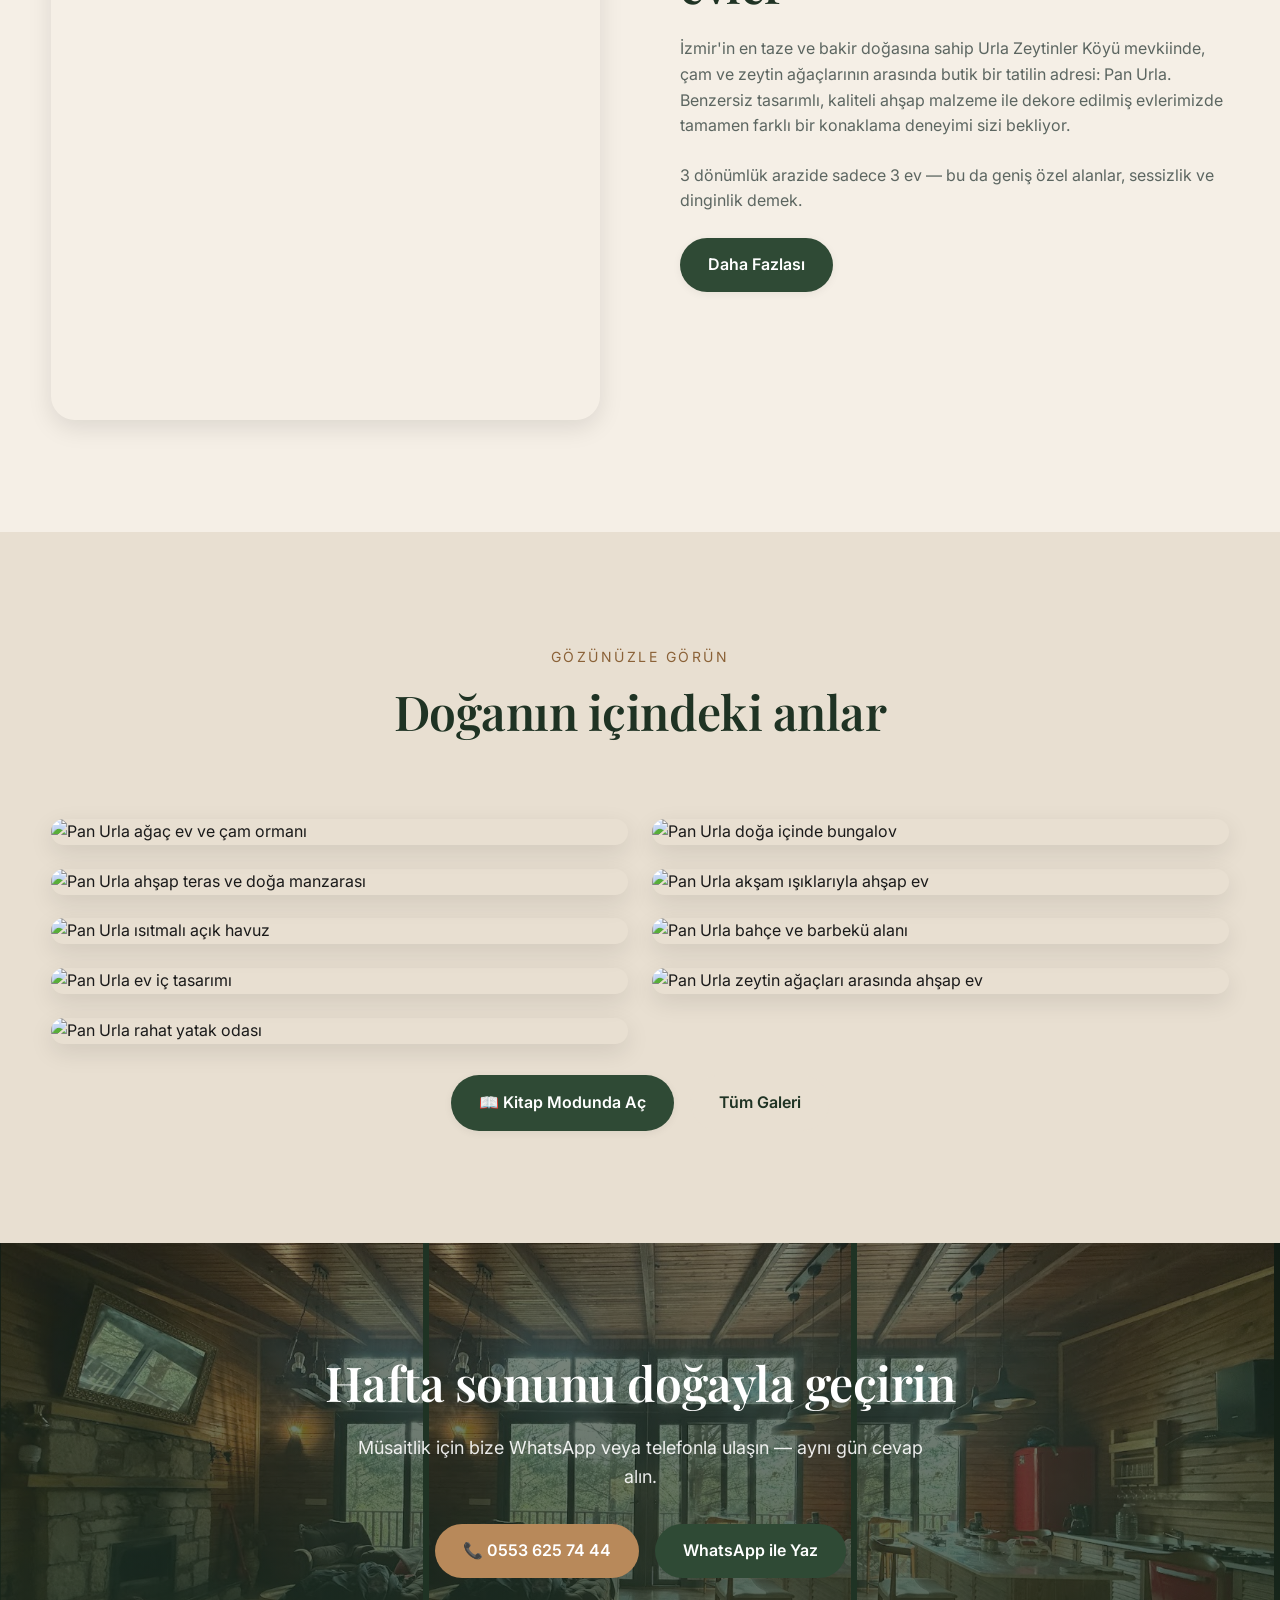
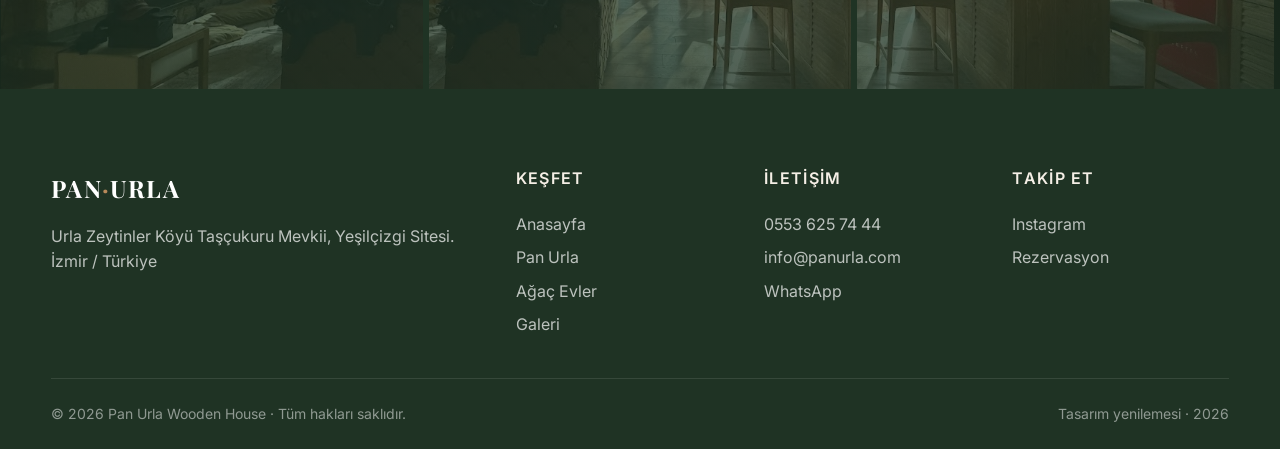
==== commit 01c3e0df: "Fix: index.html kesik kuyrugu onarildi (footer + main.js script geri eklendi)" ====
--- a/index.html
+++ b/index.html
@@ -382,4 +382,56 @@
       <h2>Hafta sonunu doğayla geçirin</h2>
       <p>Müsaitlik için bize WhatsApp veya telefonla ulaşın — aynı gün cevap alın.</p>
       <div class="hero-actions" style="justify-content:center;margin-top:2rem">
-        <a class=+        <a class="btn btn-secondary" href="tel:+905536257444">📞 0553 625 74 44</a>
+        <a class="btn btn-primary" href="https://wa.me/+905536257444" target="_blank" rel="noopener">WhatsApp ile Yaz</a>
+      </div>
+    </div>
+  </section>
+
+  <!-- FOOTER -->
+  <footer class="site-footer">
+    <div class="container">
+      <div class="footer-grid">
+        <div>
+          <a class="brand" href="index.html" style="color:#fff">PAN<span>·</span>URLA</a>
+          <p style="color:rgba(255,255,255,.7);margin-top:1rem">Urla Zeytinler Köyü Taşçukuru Mevkii, Yeşilçizgi Sitesi. İzmir / Türkiye</p>
+        </div>
+        <div>
+          <h4>Keşfet</h4>
+          <ul>
+            <li><a href="index.html">Anasayfa</a></li>
+            <li><a href="pages/hakkimizda.html">Pan Urla</a></li>
+            <li><a href="pages/evler.html">Ağaç Evler</a></li>
+            <li><a href="pages/galeri.html">Galeri</a></li>
+          </ul>
+        </div>
+        <div>
+          <h4>İletişim</h4>
+          <ul>
+            <li><a href="tel:+905536257444">0553 625 74 44</a></li>
+            <li><a href="mailto:info@panurla.com">info@panurla.com</a></li>
+            <li><a href="https://wa.me/+905536257444" target="_blank" rel="noopener">WhatsApp</a></li>
+          </ul>
+        </div>
+        <div>
+          <h4>Takip Et</h4>
+          <ul>
+            <li><a href="https://www.instagram.com/panurlawoodenhouse/" target="_blank" rel="noopener">Instagram</a></li>
+            <li><a href="https://pan-urla-wooden-house.hotelrunner.com/bv3/search?locale=tr" target="_blank" rel="noopener">Rezervasyon</a></li>
+          </ul>
+        </div>
+      </div>
+      <div class="footer-bottom">
+        <div>© <span id="year"></span> Pan Urla Wooden House · Tüm hakları saklıdır.</div>
+        <div>Tasarım yenilemesi · 2026</div>
+      </div>
+    </div>
+  </footer>
+
+  <a class="wa-float" href="https://wa.me/+905536257444" target="_blank" rel="noopener" aria-label="WhatsApp ile yaz">
+    <svg viewBox="0 0 24 24" fill="currentColor"><path d="M20.52 3.48A11.86 11.86 0 0 0 12.04 0C5.5 0 .2 5.3.2 11.84c0 2.08.55 4.12 1.6 5.92L0 24l6.4-1.68a11.84 11.84 0 0 0 5.64 1.44h.01c6.54 0 11.84-5.3 11.84-11.84 0-3.16-1.23-6.13-3.37-8.44zM12.04 21.6a9.74 9.74 0 0 1-4.96-1.36l-.36-.21-3.8 1 .94-3.7-.23-.38a9.76 9.76 0 0 1-1.49-5.11c0-5.4 4.4-9.79 9.8-9.79 2.62 0 5.07 1.02 6.93 2.87a9.74 9.74 0 0 1 2.87 6.93c0 5.4-4.4 9.75-9.7 9.75zm5.36-7.32c-.29-.14-1.74-.86-2-.96-.27-.1-.46-.14-.66.15-.2.29-.76.95-.94 1.14-.17.2-.34.21-.63.07-.29-.14-1.24-.46-2.36-1.45a8.96 8.96 0 0 1-1.65-2.04c-.17-.29-.02-.45.13-.6.13-.13.29-.34.43-.51.14-.17.19-.29.29-.49.1-.2.05-.36-.03-.51-.07-.14-.66-1.58-.9-2.16-.23-.57-.46-.49-.66-.5h-.57c-.2 0-.51.07-.78.36-.27.29-1.02 1-1.02 2.43s1.05 2.82 1.2 3.02c.14.2 2.07 3.16 5.02 4.43 2.95 1.28 2.95.85 3.48.8.53-.05 1.74-.71 1.98-1.4.24-.69.24-1.27.17-1.4-.07-.13-.27-.2-.56-.34z"/></svg>
+  </a>
+
+  <script src="assets/js/main.js" defer></script>
+</body>
+</html>
